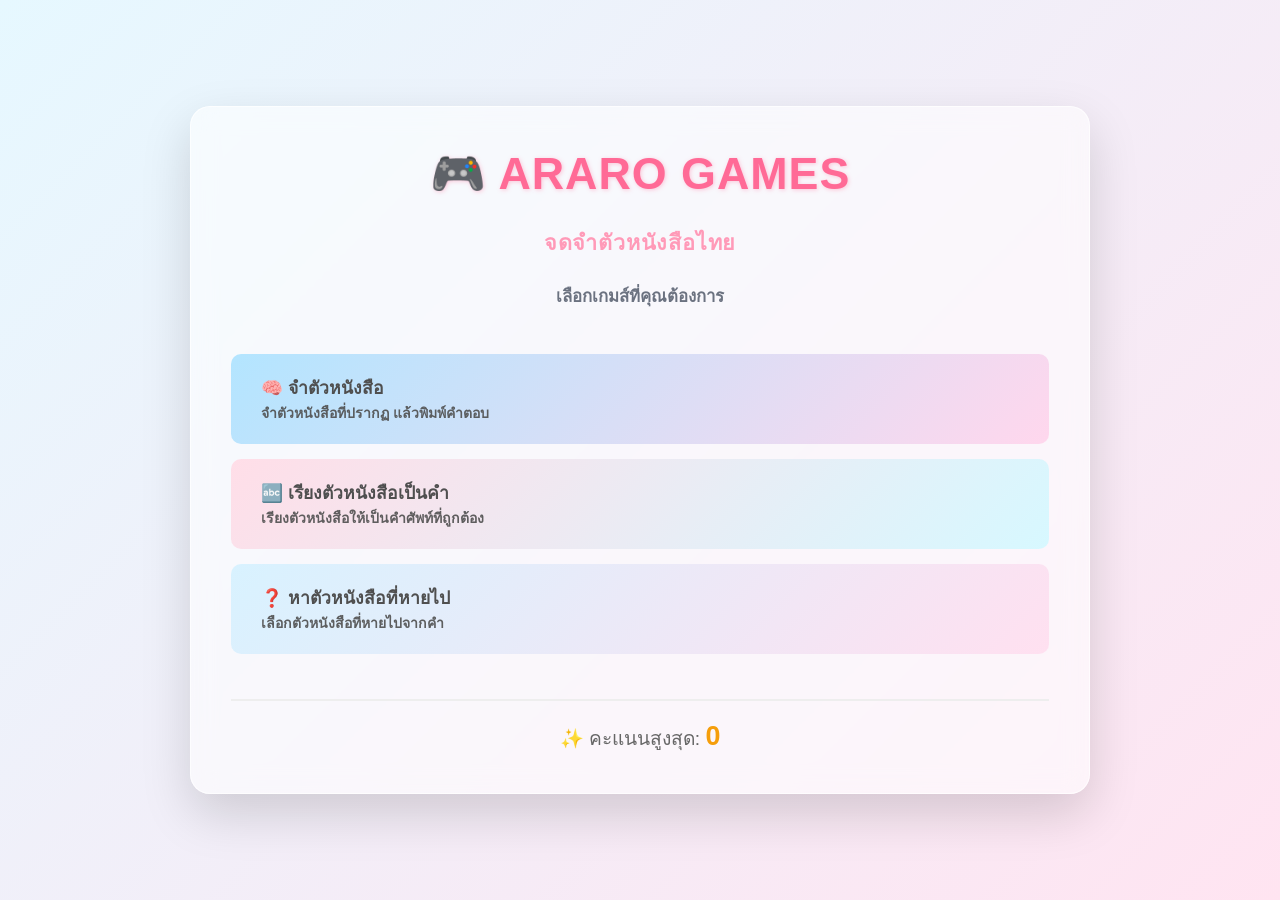
==== thai_letter_game.html @ bf59eafd "Add files via upload" ====
<!DOCTYPE html>
<html lang="th">
<head>
    <meta charset="UTF-8">
    <meta name="viewport" content="width=device-width, initial-scale=1.0">
    <title>ARARO GAME</title>
    <style>
        * {
            margin: 0;
            padding: 0;
            box-sizing: border-box;
        }

        body {
            font-family: 'Segoe UI', Tahoma, Geneva, Verdana, sans-serif;
            background: linear-gradient(135deg, #e6f8ff 0%, #ffe4f1 100%);
            min-height: 100vh;
            display: flex;
            justify-content: center;
            align-items: center;
            padding: 20px;
        }

        .container {
            background: rgba(255, 255, 255, 0.55);
            border-radius: 20px;
            box-shadow: 0 20px 50px rgba(0, 0, 0, 0.15);
            backdrop-filter: blur(12px);
            -webkit-backdrop-filter: blur(12px);
            border: 1px solid rgba(255, 255, 255, 0.7);
            padding: 40px;
            max-width: 900px;
            width: 100%;
        }

        h1 {
            text-align: center;
            color: #ff6a96;
            margin-bottom: 10px;
            font-size: 2.8em;
            font-family: 'Poppins', 'Segoe UI', Tahoma, Geneva, Verdana, sans-serif;
            font-weight: 800;
            letter-spacing: 1px;
            text-transform: uppercase;
            text-shadow: 1px 1px 4px rgba(255, 106, 150, 0.35);
        }

        .subtitle {
            text-align: center;
            color: #6b7280;
            margin-bottom: 30px;
            font-size: 1.05em;
            font-weight: 600;
        }

        .subtitle.tagline {
            color: #ff9ab8;
            font-size: 1.35em;
            font-weight: 800;
            margin-bottom: 8px;
            letter-spacing: 0.8px;
            font-family: 'Poppins', 'Segoe UI', Tahoma, Geneva, Verdana, sans-serif;
        }

        /* เมนูหลัก */
        .menu-screen {
            display: flex;
            flex-direction: column;
            gap: 15px;
        }

        .menu-button {
            padding: 20px 30px;
            font-size: 1.1em;
            border: none;
            border-radius: 10px;
            color: white;
            font-weight: bold;
            cursor: pointer;
            transition: all 0.3s ease;
            text-align: left;
        }

        .menu-button:hover {
            transform: translateX(10px);
            box-shadow: 0 10px 25px rgba(0, 0, 0, 0.2);
        }

        .btn-memory {
            background: linear-gradient(135deg, #b3e5ff, #ffd7ed);
            color: #4f4f4f;
        }

        .btn-rearrange {
            background: linear-gradient(135deg, #ffdee8, #d7f8ff);
            color: #4f4f4f;
        }

        .btn-missing {
            background: linear-gradient(135deg, #d8f2ff, #ffe0f0);
            color: #4f4f4f;
        }

        .best-score {
            text-align: center;
            margin-top: 30px;
            font-size: 1.2em;
            color: #666;
            padding-top: 20px;
            border-top: 2px solid #eee;
        }

        .best-score .score {
            color: #f59e0b;
            font-weight: bold;
            font-size: 1.4em;
        }

        /* หน้าเกมส์ */
        .game-screen {
            display: none;
        }

        .game-header {
            display: flex;
            justify-content: space-between;
            align-items: center;
            margin-bottom: 30px;
            padding-bottom: 20px;
            border-bottom: 2px solid #eee;
        }

        .game-title {
            font-size: 1.8em;
            color: #333;
        }

        .game-stats {
            display: flex;
            gap: 20px;
        }

        .stat {
            text-align: center;
        }

        .stat-label {
            font-size: 0.9em;
            color: #666;
        }

        .stat-value {
            font-size: 1.4em;
            font-weight: bold;
            color: #667eea;
        }

        .instructions {
            text-align: center;
            color: #666;
            margin: 20px 0;
            font-size: 1em;
            background: #f0f4ff;
            padding: 15px;
            border-radius: 10px;
            border-left: 4px solid #667eea;
        }

        /* เกมส์จำตัวหนังสือ */
        .letters-display {
            background: linear-gradient(135deg, #d8f0ff, #bdeaff);
            color: #1f4d7a;
            padding: 30px;
            border-radius: 15px;
            font-size: 3em;
            font-weight: bold;
            margin: 30px 0;
            text-align: center;
            letter-spacing: 15px;
            min-height: 100px;
            display: flex;
            align-items: center;
            justify-content: center;
        }

        .input-box {
            display: flex;
            gap: 10px;
            margin: 30px 0;
        }

        .input-box input {
            flex: 1;
            padding: 15px;
            font-size: 1.2em;
            border: 2px solid #ddd;
            border-radius: 10px;
            text-align: center;
            font-weight: bold;
            transition: border-color 0.3s ease;
        }

        .input-box input:focus {
            outline: none;
            border-color: #667eea;
        }

        .input-box button {
            padding: 15px 30px;
            background: #667eea;
            color: white;
            border: none;
            border-radius: 10px;
            font-weight: bold;
            cursor: pointer;
            transition: all 0.3s ease;
        }

        .input-box button:hover {
            background: #764ba2;
            transform: translateY(-2px);
        }

        /* เกมส์เรียงตัวหนังสือ */
        .rearrange-game {
            text-align: center;
        }

        .word-display {
            font-size: 2.5em;
            font-weight: bold;
            color: #333;
            margin: 20px 0;
            letter-spacing: 5px;
        }

        .letters-grid {
            display: grid;
            grid-template-columns: repeat(auto-fit, minmax(50px, 1fr));
            gap: 10px;
            margin: 30px 0;
            min-height: 80px;
        }

        .letter-btn {
            padding: 15px;
            font-size: 1.3em;
            font-weight: bold;
            background: linear-gradient(135deg, #f093fb, #f5576c);
            color: white;
            border: none;
            border-radius: 8px;
            cursor: pointer;
            transition: all 0.3s ease;
            box-shadow: 0 5px 15px rgba(0, 0, 0, 0.1);
        }

        .letter-btn:hover {
            transform: scale(1.1);
        }

        .letter-btn.used {
            opacity: 0.3;
            cursor: not-allowed;
        }

        .answer-box {
            background: #f0f4ff;
            padding: 20px;
            border-radius: 10px;
            min-height: 60px;
            margin: 20px 0;
            font-size: 1.8em;
            font-weight: bold;
            letter-spacing: 3px;
            color: #667eea;
            display: flex;
            align-items: center;
            justify-content: center;
        }

        .hint {
            background: #fff3cd;
            border: 2px solid #ffc107;
            padding: 15px;
            border-radius: 8px;
            margin: 20px 0;
            font-size: 1.1em;
            color: #856404;
        }

        /* เกมส์หาตัวหนังสือที่หายไป */
        .missing-game {
            text-align: center;
        }

        .missing-letters {
            font-size: 2em;
            font-weight: bold;
            margin: 30px 0;
            letter-spacing: 10px;
        }

        .blanks {
            display: inline-block;
            font-size: 2.5em;
            color: #667eea;
            font-weight: bold;
            letter-spacing: 8px;
        }

        .button-grid {
            display: grid;
            grid-template-columns: repeat(auto-fit, minmax(60px, 1fr));
            gap: 10px;
            margin: 30px 0;
        }

        .choice-btn {
            padding: 15px;
            font-size: 1.3em;
            font-weight: bold;
            background: linear-gradient(135deg, #4facfe, #00f2fe);
            color: white;
            border: none;
            border-radius: 8px;
            cursor: pointer;
            transition: all 0.3s ease;
            box-shadow: 0 5px 15px rgba(0, 0, 0, 0.1);
        }

        .choice-btn:hover {
            transform: scale(1.1);
        }

        .choice-btn.correct {
            background: #27ae60;
        }

        .choice-btn.wrong {
            background: #e74c3c;
        }

        /* ปุ่มควบคุม */
        .controls {
            display: flex;
            gap: 10px;
            margin-top: 30px;
            justify-content: center;
            flex-wrap: wrap;
        }

        .btn-primary {
            padding: 12px 30px;
            font-size: 1em;
            background: linear-gradient(135deg, #ffd2ec, #c8f1ff);
            color: #4f4f4f;
            border: none;
            border-radius: 8px;
            cursor: pointer;
            font-weight: bold;
            transition: all 0.3s ease;
        }

        .btn-primary:hover {
            transform: translateY(-2px);
            box-shadow: 0 10px 20px rgba(102, 126, 234, 0.3);
        }

        .btn-secondary {
            padding: 12px 30px;
            font-size: 1em;
            background: #f8f4fb;
            color: #4f4f4f;
            border: none;
            border-radius: 8px;
            cursor: pointer;
            font-weight: bold;
            transition: all 0.3s ease;
        }

        .btn-secondary:hover {
            background: #bdc3c7;
        }

        .btn-hint {
            padding: 12px 30px;
            font-size: 1em;
            background: #ffbddb;
            color: #4f4f4f;
            border: none;
            border-radius: 8px;
            cursor: pointer;
            font-weight: bold;
            transition: all 0.3s ease;
        }

        .btn-hint:hover:not(:disabled) {
            background: #e67e22;
        }

        .btn-hint:disabled {
            opacity: 0.5;
            cursor: not-allowed;
        }

        /* Modal */
        .modal {
            display: none;
            position: fixed;
            top: 0;
            left: 0;
            right: 0;
            bottom: 0;
            background: rgba(0, 0, 0, 0.5);
            justify-content: center;
            align-items: center;
            z-index: 1000;
        }

        .modal.show {
            display: flex;
        }

        .modal-content {
            background: white;
            padding: 40px;
            border-radius: 20px;
            text-align: center;
            max-width: 400px;
            box-shadow: 0 20px 60px rgba(0, 0, 0, 0.3);
            animation: slideIn 0.3s ease;
        }

        @keyframes slideIn {
            from {
                transform: translateY(-50px);
                opacity: 0;
            }
            to {
                transform: translateY(0);
                opacity: 1;
            }
        }

        .modal-title {
            font-size: 2em;
            color: #333;
            margin-bottom: 20px;
        }

        .modal-stats {
            font-size: 1.1em;
            color: #666;
            margin: 20px 0;
            line-height: 1.8;
        }

        .modal-stats strong {
            color: #667eea;
            font-size: 1.3em;
        }

        .modal-buttons {
            display: flex;
            gap: 10px;
            margin-top: 30px;
            justify-content: center;
        }

        .response-message {
            margin: 20px 0;
            padding: 15px;
            border-radius: 8px;
            font-size: 1.1em;
            font-weight: bold;
        }

        .response-message.correct {
            background: #d4edda;
            color: #155724;
            border: 2px solid #28a745;
        }

        .response-message.wrong {
            background: #f8d7da;
            color: #721c24;
            border: 2px solid #f5c6cb;
        }

        @media (max-width: 600px) {
            .container {
                padding: 20px;
            }

            h1 {
                font-size: 2em;
            }

            .letters-display {
                font-size: 2em;
                letter-spacing: 10px;
            }

            .game-header {
                flex-direction: column;
                gap: 15px;
            }

            .button-grid {
                grid-template-columns: repeat(4, 1fr);
            }
        }
    </style>
</head>
<body>
    <div class="container">
        <!-- เมนูหลัก -->
        <div id="mainMenu" class="menu-screen">
            <h1>🎮 ARARO GAMES</h1>
            <p class="subtitle tagline">จดจำตัวหนังสือไทย</p>
            <p class="subtitle">เลือกเกมส์ที่คุณต้องการ</p>
            
            <button class="menu-button btn-memory" onclick="game.startMemoryGame()">
                🧠 จำตัวหนังสือ
                <br><small style="font-size: 0.8em; opacity: 0.9;">จำตัวหนังสือที่ปรากฏ แล้วพิมพ์คำตอบ</small>
            </button>
            
            <button class="menu-button btn-rearrange" onclick="game.startRearrangeGame()">
                🔤 เรียงตัวหนังสือเป็นคำ
                <br><small style="font-size: 0.8em; opacity: 0.9;">เรียงตัวหนังสือให้เป็นคำศัพท์ที่ถูกต้อง</small>
            </button>
            
            <button class="menu-button btn-missing" onclick="game.startMissingGame()">
                ❓ หาตัวหนังสือที่หายไป
                <br><small style="font-size: 0.8em; opacity: 0.9;">เลือกตัวหนังสือที่หายไปจากคำ</small>
            </button>

            <div class="best-score">
                ✨ คะแนนสูงสุด: <span class="score" id="bestScoreDisplay">0</span>
            </div>
        </div>

        <!-- เกมส์จำตัวหนังสือ -->
        <div id="memoryScreen" class="game-screen">
            <div class="game-header">
                <div class="game-title">🧠 จำตัวหนังสือ</div>
                <div class="game-stats">
                    <div class="stat">
                        <div class="stat-label">ข้อที่</div>
                        <div class="stat-value" id="memoryRound">0/10</div>
                    </div>
                    <div class="stat">
                        <div class="stat-label">คะแนน</div>
                        <div class="stat-value" id="memoryScore">0</div>
                    </div>
                </div>
            </div>

            <div class="instructions">✏️ จำตัวหนังสือที่ปรากฏ แล้วพิมพ์คำตอบถูกต้อง</div>

            <div class="letters-display" id="lettersDisplay">เตรียมพร้อม</div>

            <div class="hint" id="hintBox" style="display: none;">
                💡 <strong id="hintText"></strong>
            </div>

            <div class="input-box">
                <input type="text" id="memoryInput" placeholder="พิมพ์ตัวหนังสือ..." autocomplete="off">
                <button onclick="game.checkMemoryAnswer()">ตรวจสอบ</button>
            </div>

            <div class="response-message" id="memoryMessage" style="display: none;"></div>

            <div class="controls">
                <button class="btn-hint" onclick="game.showHint()" id="hintBtn">💡 ได้ใจความ</button>
                <button class="btn-secondary" onclick="game.repeatMemory()">🔁 ทำซ้ำ</button>
                <button class="btn-secondary" onclick="game.skipMemory()">⏭️ ข้าม</button>
                <button class="btn-secondary" onclick="game.backToMenu()">กลับหน้าแรก</button>
            </div>
        </div>

        <!-- เกมส์เรียงตัวหนังสือ -->
        <div id="rearrangeScreen" class="game-screen rearrange-game">
            <div class="game-header">
                <div class="game-title">🔤 เรียงตัวหนังสือเป็นคำ</div>
                <div class="game-stats">
                    <div class="stat">
                        <div class="stat-label">ข้อที่</div>
                        <div class="stat-value" id="rearrangeRound">0/10</div>
                    </div>
                    <div class="stat">
                        <div class="stat-label">คะแนน</div>
                        <div class="stat-value" id="rearrangeScore">0</div>
                    </div>
                </div>
            </div>

            <div class="instructions">👆 คลิกตัวหนังสือตามลำดับเพื่อเรียงเป็นคำที่ถูกต้อง</div>

            <div class="word-display" id="wordDisplay">ตัวหนังสือ</div>

            <div class="hint" id="rearrangeHint" style="display: none;">
                💡 ความหมาย: <strong id="rearrangeHintText"></strong>
            </div>

            <div id="lettersGrid" class="letters-grid"></div>

            <div class="answer-box" id="answerBox">-</div>

            <div class="response-message" id="rearrangeMessage" style="display: none;"></div>

            <div class="controls">
                <button class="btn-primary" onclick="game.resetRearrange()">🔄 ล้าง</button>
                <button class="btn-hint" onclick="game.showRearrangeHint()" id="rearrangeHintBtn">💡 ได้ใจความ</button>
                <button class="btn-secondary" onclick="game.skipRearrange()">⏭️ ข้าม</button>
                <button class="btn-secondary" onclick="game.backToMenu()">กลับหน้าแรก</button>
            </div>
        </div>

        <!-- เกมส์หาตัวหนังสือที่หายไป -->
        <div id="missingScreen" class="game-screen missing-game">
            <div class="game-header">
                <div class="game-title">❓ หาตัวหนังสือที่หายไป</div>
                <div class="game-stats">
                    <div class="stat">
                        <div class="stat-label">ข้อที่</div>
                        <div class="stat-value" id="missingRound">0/10</div>
                    </div>
                    <div class="stat">
                        <div class="stat-label">คะแนน</div>
                        <div class="stat-value" id="missingScore">0</div>
                    </div>
                </div>
            </div>

            <div class="instructions">👆 เลือกตัวหนังสือที่หายไป</div>

            <div class="hint" id="missingHint" style="display: none;">
                💡 ความหมาย: <strong id="missingHintText"></strong>
            </div>

            <div style="margin: 40px 0;">
                <div class="missing-letters" id="missingLetters"></div>
            </div>

            <div class="button-grid" id="missingChoices"></div>

            <div class="response-message" id="missingMessage" style="display: none;"></div>

            <div class="controls">
                <button class="btn-hint" onclick="game.showMissingHint()" id="missingHintBtn">💡 ได้ใจความ</button>
                <button class="btn-secondary" onclick="game.skipMissing()">⏭️ ข้าม</button>
                <button class="btn-secondary" onclick="game.backToMenu()">กลับหน้าแรก</button>
            </div>
        </div>
    </div>

    <!-- Modal -->
    <div id="modal" class="modal">
        <div class="modal-content">
            <div class="modal-title" id="modalTitle">🎉</div>
            <div class="modal-stats" id="modalStats"></div>
            <div class="modal-buttons">
                <button class="btn-primary" onclick="game.backToMenu()">กลับหน้าแรก</button>
            </div>
        </div>
    </div>

    <script>
        const thaiLetters = [
            { letter: 'ก', hint: 'ไก่' },
            { letter: 'ข', hint: 'ไข่' },
            { letter: 'ค', hint: 'ควาย' },
            { letter: 'ง', hint: 'งู' },
            { letter: 'จ', hint: 'จาน' },
            { letter: 'ฉ', hint: 'ฉิ่ง' },
            { letter: 'ช', hint: 'ชาง' },
            { letter: 'ซ', hint: 'โซ่' },
            { letter: 'ย', hint: 'ยักษ์' },
            { letter: 'ด', hint: 'เด็ก' },
            { letter: 'ต', hint: 'เตา' },
            { letter: 'ถ', hint: 'ถุง' },
            { letter: 'ท', hint: 'ทหาร' },
            { letter: 'ธ', hint: 'ธง' },
            { letter: 'น', hint: 'หนู' },
            { letter: 'บ', hint: 'แบะ' },
            { letter: 'ป', hint: 'ปลา' },
            { letter: 'ผ', hint: 'ผึ้ง' },
            { letter: 'พ', hint: 'พาน' },
            { letter: 'ฟ', hint: 'ฟัน' },
            { letter: 'ม', hint: 'ม้า' },
            { letter: 'ย', hint: 'ยม' },
            { letter: 'ร', hint: 'เรือ' },
            { letter: 'ล', hint: 'ลิง' },
            { letter: 'ว', hint: 'แหวน' },
            { letter: 'ส', hint: 'เสือ' },
            { letter: 'ห', hint: 'หีบ' },
            { letter: 'อ', hint: 'อ่าง' },
        ];

        const thaiWords = [
            { word: 'สนุก', meaning: 'ความสุข' },
            { word: 'เรียน', meaning: 'ศึกษา' },
            { word: 'หนังสือ', meaning: 'เอกสาร' },
            { word: 'ไทย', meaning: 'ประเทศ' },
            { word: 'สวย', meaning: 'งาม' },
            { word: 'ขมัก', meaning: 'เสียบ' },
            { word: 'บ้าน', meaning: 'อาศัย' },
            { word: 'ครอบครัว', meaning: 'ระบบเกาะกลุ่ม' },
            { word: 'ความสุข', meaning: 'ความเกิดสุข' },
            { word: 'ปลา', meaning: 'สัตว์น้ำ' },
        ];

        const game = {
            bestScore: localStorage.getItem('bestScore') ? parseInt(localStorage.getItem('bestScore')) : 0,
            currentScore: 0,
            gameMode: null,
            currentQuestion: 0,
            totalQuestions: 10,
            hintsUsed: 0,

            // จำตัวหนังสือ
            memoryLetters: [],
            memoryAnswer: '',
            memoryHint: null,

            // เรียงตัวหนังสือ
            currentWord: {},
            currentLetters: [],
            selectedLetters: [],
            rearrangeHint: null,

            // หาตัวหนังสือที่หายไป
            missingWord: {},
            missingLetter: '',
            missingChoices: [],

            showScreen(screenId) {
                document.querySelectorAll('.menu-screen, .game-screen').forEach(el => el.style.display = 'none');
                document.getElementById(screenId).style.display = screenId === 'mainMenu' ? 'flex' : 'block';
            },

            backToMenu() {
                this.currentScore = 0;
                this.currentQuestion = 0;
                this.hintsUsed = 0;
                this.showScreen('mainMenu');
                this.updateBestScore();
                document.getElementById('modal').classList.remove('show');
            },

            updateBestScore() {
                document.getElementById('bestScoreDisplay').textContent = this.bestScore;
            },

            clearMessages() {
                document.querySelectorAll('.response-message').forEach(el => el.style.display = 'none');
            },

            // ===== เกมส์จำตัวหนังสือ =====
            startMemoryGame() {
                this.gameMode = 'memory';
                this.currentScore = 0;
                this.currentQuestion = 0;
                this.hintsUsed = 0;
                this.showScreen('memoryScreen');
                this.nextMemoryQuestion();
            },

            nextMemoryQuestion() {
                this.clearMessages();
                document.getElementById('memoryInput').value = '';
                document.getElementById('hintBox').style.display = 'none';
                document.getElementById('hintBtn').disabled = false;

                if (this.currentQuestion >= this.totalQuestions) {
                    this.gameOverMemory();
                    return;
                }

                this.currentQuestion++;
                document.getElementById('memoryRound').textContent = `${this.currentQuestion}/${this.totalQuestions}`;
                
                // สุ่มตัวหนังสือ 3-5 ตัว
                const count = Math.floor(Math.random() * 3) + 3;
                this.memoryLetters = [];
                for (let i = 0; i < count; i++) {
                    const randomLetter = thaiLetters[Math.floor(Math.random() * thaiLetters.length)];
                    this.memoryLetters.push(randomLetter);
                }
                this.memoryAnswer = this.memoryLetters.map(l => l.letter).join('');
                this.memoryHint = this.memoryLetters.map(l => l.hint).join(', ');

                this.showLettersAnimated();
            },

            async showLettersAnimated() {
                const display = document.getElementById('lettersDisplay');
                display.textContent = '';
                
                for (let letterObj of this.memoryLetters) {
                    await new Promise(resolve => setTimeout(resolve, 300));
                    display.textContent += letterObj.letter;
                }

                await new Promise(resolve => setTimeout(resolve, 2000));
                display.textContent = '?';
                document.getElementById('memoryInput').focus();
            },

            checkMemoryAnswer() {
                const input = document.getElementById('memoryInput').value.trim();
                const messageBox = document.getElementById('memoryMessage');

                if (!input) {
                    messageBox.textContent = '⚠️ กรุณากรอกตัวหนังสือ';
                    messageBox.className = 'response-message wrong';
                    messageBox.style.display = 'block';
                    return;
                }

                if (input === this.memoryAnswer) {
                    this.currentScore += 10;
                    messageBox.textContent = '✓ ถูกต้อง!';
                    messageBox.className = 'response-message correct';
                    document.getElementById('memoryScore').textContent = this.currentScore;
                    messageBox.style.display = 'block';
                    
                    setTimeout(() => this.nextMemoryQuestion(), 1500);
                } else {
                    messageBox.textContent = `✗ ผิด! คำตอบคือ: ${this.memoryAnswer}`;
                    messageBox.className = 'response-message wrong';
                    messageBox.style.display = 'block';
                    
                    setTimeout(() => this.nextMemoryQuestion(), 2000);
                }
            },

            showHint() {
                document.getElementById('hintText').textContent = this.memoryHint;
                document.getElementById('hintBox').style.display = 'block';
                document.getElementById('hintBtn').disabled = true;
            },

            repeatMemory() {
                if (this.gameMode !== 'memory') return;
                this.clearMessages();
                document.getElementById('memoryInput').value = '';
                document.getElementById('hintBox').style.display = 'none';
                this.showLettersAnimated();
            },

            skipMemory() {
                this.nextMemoryQuestion();
            },

            gameOverMemory() {
                if (this.currentScore > this.bestScore) {
                    this.bestScore = this.currentScore;
                    localStorage.setItem('bestScore', this.bestScore);
                }
                const stats = `<strong>คะแนน:</strong> ${this.currentScore}<br><strong>สูงสุด:</strong> ${this.bestScore}`;
                this.showGameOver('🎮 เกมส์จบ!', stats);
            },

            // ===== เกมส์เรียงตัวหนังสือ =====
            startRearrangeGame() {
                this.gameMode = 'rearrange';
                this.currentScore = 0;
                this.currentQuestion = 0;
                this.hintsUsed = 0;
                this.showScreen('rearrangeScreen');
                this.nextRearrangeQuestion();
            },

            nextRearrangeQuestion() {
                this.clearMessages();
                document.getElementById('rearrangeHint').style.display = 'none';
                document.getElementById('rearrangeHintBtn').disabled = false;

                if (this.currentQuestion >= this.totalQuestions) {
                    this.gameOverRearrange();
                    return;
                }

                this.currentQuestion++;
                document.getElementById('rearrangeRound').textContent = `${this.currentQuestion}/${this.totalQuestions}`;
                
                this.currentWord = thaiWords[Math.floor(Math.random() * thaiWords.length)];
                this.currentLetters = this.currentWord.word.split('').sort(() => Math.random() - 0.5);
                this.selectedLetters = [];

                document.getElementById('wordDisplay').textContent = '?'.repeat(this.currentWord.word.length);
                document.getElementById('answerBox').textContent = '-';
                this.renderRearrangeLetters();
            },

            renderRearrangeLetters() {
                const grid = document.getElementById('lettersGrid');
                grid.innerHTML = '';

                this.currentLetters.forEach((letter, index) => {
                    const btn = document.createElement('button');
                    btn.className = 'letter-btn';
                    btn.textContent = letter;
                    btn.onclick = () => this.selectRearrangeLetter(index, letter, btn);
                    grid.appendChild(btn);
                });
            },

            selectRearrangeLetter(index, letter, btn) {
                this.selectedLetters.push(letter);
                btn.classList.add('used');

                const answer = this.selectedLetters.join('');
                document.getElementById('answerBox').textContent = answer;

                if (answer === this.currentWord.word) {
                    this.currentScore += 10;
                    const messageBox = document.getElementById('rearrangeMessage');
                    messageBox.textContent = '✓ ถูกต้อง!';
                    messageBox.className = 'response-message correct';
                    messageBox.style.display = 'block';
                    document.getElementById('rearrangeScore').textContent = this.currentScore;

                    document.querySelectorAll('.letter-btn').forEach(b => b.disabled = true);
                    setTimeout(() => this.nextRearrangeQuestion(), 1500);
                }
            },

            resetRearrange() {
                this.selectedLetters = [];
                document.getElementById('answerBox').textContent = '-';
                this.renderRearrangeLetters();
            },

            showRearrangeHint() {
                document.getElementById('rearrangeHintText').textContent = this.currentWord.meaning;
                document.getElementById('rearrangeHint').style.display = 'block';
                document.getElementById('rearrangeHintBtn').disabled = true;
            },

            skipRearrange() {
                const messageBox = document.getElementById('rearrangeMessage');
                messageBox.textContent = `✗ ข้าม! คำตอบคือ: ${this.currentWord.word}`;
                messageBox.className = 'response-message wrong';
                messageBox.style.display = 'block';
                
                setTimeout(() => this.nextRearrangeQuestion(), 1500);
            },

            gameOverRearrange() {
                if (this.currentScore > this.bestScore) {
                    this.bestScore = this.currentScore;
                    localStorage.setItem('bestScore', this.bestScore);
                }
                const stats = `<strong>คะแนน:</strong> ${this.currentScore}<br><strong>สูงสุด:</strong> ${this.bestScore}`;
                this.showGameOver('🎮 เกมส์จบ!', stats);
            },

            // ===== เกมส์หาตัวหนังสือที่หายไป =====
            startMissingGame() {
                this.gameMode = 'missing';
                this.currentScore = 0;
                this.currentQuestion = 0;
                this.hintsUsed = 0;
                this.showScreen('missingScreen');
                this.nextMissingQuestion();
            },

            nextMissingQuestion() {
                this.clearMessages();
                document.getElementById('missingHint').style.display = 'none';
                document.getElementById('missingHintBtn').disabled = false;

                if (this.currentQuestion >= this.totalQuestions) {
                    this.gameOverMissing();
                    return;
                }

                this.currentQuestion++;
                document.getElementById('missingRound').textContent = `${this.currentQuestion}/${this.totalQuestions}`;
                
                this.missingWord = thaiWords[Math.floor(Math.random() * thaiWords.length)];
                const wordLetters = this.missingWord.word.split('');
                const randomIndex = Math.floor(Math.random() * wordLetters.length);
                this.missingLetter = wordLetters[randomIndex];

                // สร้างคำที่มีการเว้นตำแหน่ง
                const displayLetters = wordLetters.map((l, i) => i === randomIndex ? '_' : l);
                document.getElementById('missingLetters').innerHTML = displayLetters.map(l => 
                    `<span class="blanks">${l}</span>`
                ).join('');

                // สร้างตัวเลือก
                const choices = [this.missingLetter];
                const allLetters = [...new Set(thaiWords.flatMap(w => w.word.split('')))];
                while (choices.length < 4) {
                    const randomLetter = allLetters[Math.floor(Math.random() * allLetters.length)];
                    if (!choices.includes(randomLetter)) {
                        choices.push(randomLetter);
                    }
                }
                
                choices.sort(() => Math.random() - 0.5);
                this.missingChoices = choices;
                this.renderMissingChoices();
            },

            renderMissingChoices() {
                const container = document.getElementById('missingChoices');
                container.innerHTML = '';

                this.missingChoices.forEach(letter => {
                    const btn = document.createElement('button');
                    btn.className = 'choice-btn';
                    btn.textContent = letter;
                    btn.onclick = () => this.checkMissingLetter(letter, btn);
                    container.appendChild(btn);
                });
            },

            checkMissingLetter(letter, btn) {
                const buttons = document.querySelectorAll('.choice-btn');
                buttons.forEach(b => b.disabled = true);

                const messageBox = document.getElementById('missingMessage');

                if (letter === this.missingLetter) {
                    btn.classList.add('correct');
                    this.currentScore += 10;
                    messageBox.textContent = '✓ ถูกต้อง!';
                    messageBox.className = 'response-message correct';
                    document.getElementById('missingScore').textContent = this.currentScore;
                } else {
                    btn.classList.add('wrong');
                    buttons.forEach(b => {
                        if (b.textContent === this.missingLetter) {
                            b.classList.add('correct');
                        }
                    });
                    messageBox.textContent = `✗ ผิด! ตัวหนังสือที่ถูก: ${this.missingLetter}`;
                    messageBox.className = 'response-message wrong';
                }
                messageBox.style.display = 'block';

                setTimeout(() => this.nextMissingQuestion(), 1500);
            },

            showMissingHint() {
                document.getElementById('missingHintText').textContent = this.missingWord.meaning;
                document.getElementById('missingHint').style.display = 'block';
                document.getElementById('missingHintBtn').disabled = true;
            },

            skipMissing() {
                this.nextMissingQuestion();
            },

            gameOverMissing() {
                if (this.currentScore > this.bestScore) {
                    this.bestScore = this.currentScore;
                    localStorage.setItem('bestScore', this.bestScore);
                }
                const stats = `<strong>คะแนน:</strong> ${this.currentScore}<br><strong>สูงสุด:</strong> ${this.bestScore}`;
                this.showGameOver('🎮 เกมส์จบ!', stats);
            },

            showGameOver(title, stats) {
                document.getElementById('modalTitle').textContent = title;
                document.getElementById('modalStats').innerHTML = stats;
                document.getElementById('modal').classList.add('show');
            }
        };

        window.onload = () => {
            game.updateBestScore();
            game.backToMenu();
        };
    </script>
</body>
</html>
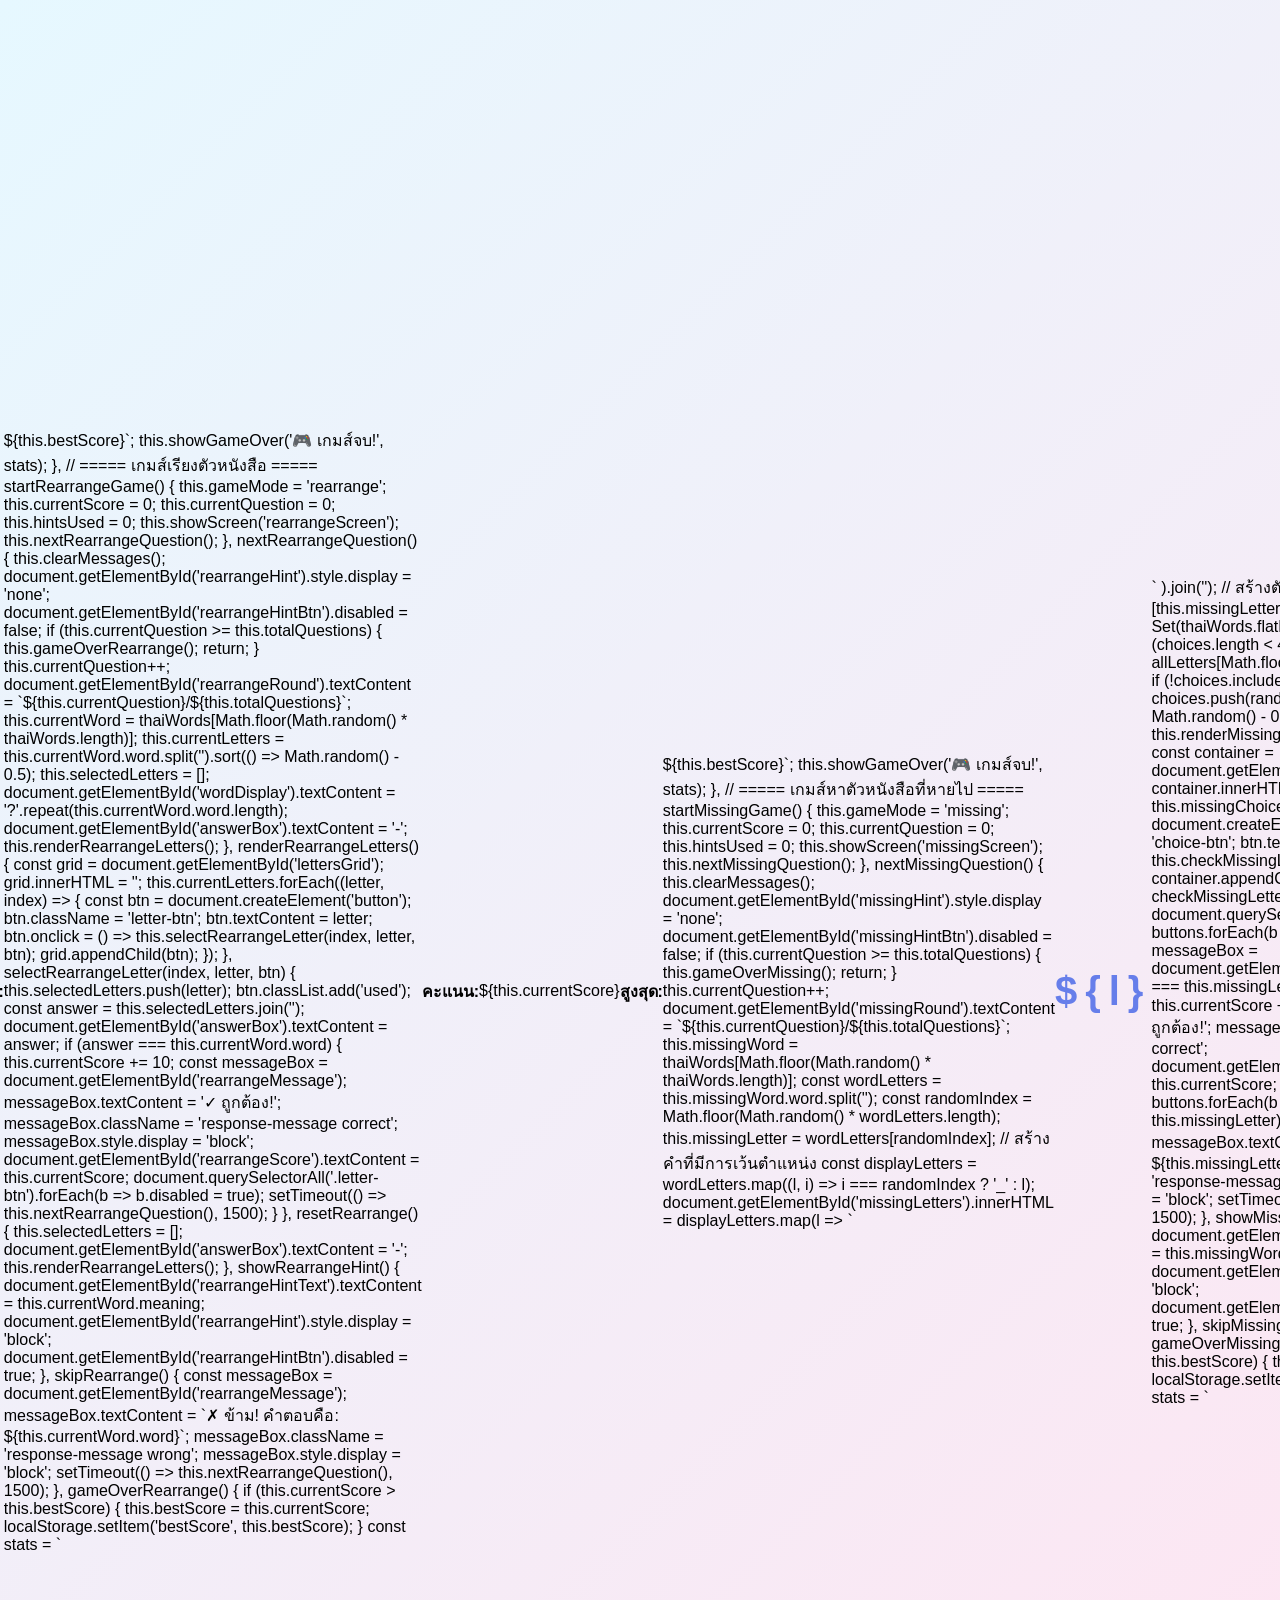
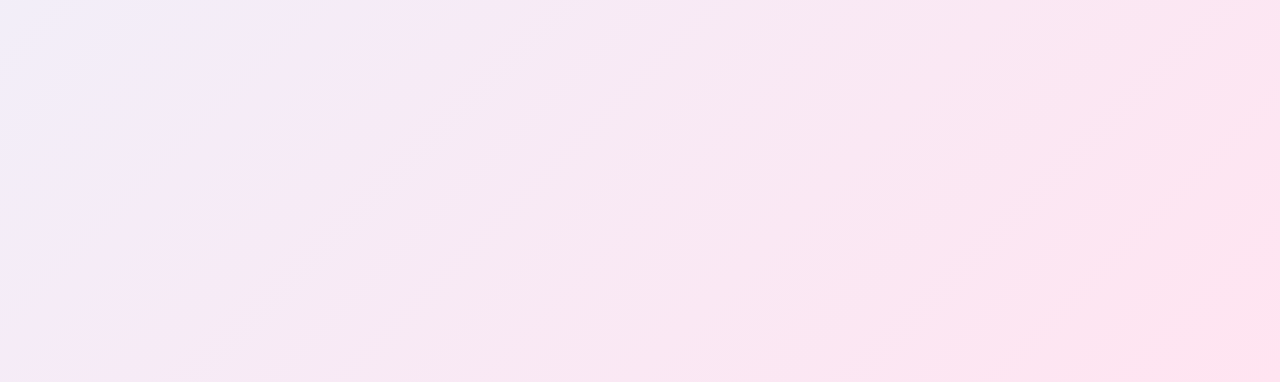
==== commit 85061b2b: "Add files via upload" ====
--- a/thai_letter_game.html
+++ b/thai_letter_game.html
@@ -4,514 +4,7 @@
     <meta charset="UTF-8">
     <meta name="viewport" content="width=device-width, initial-scale=1.0">
     <title>ARARO GAME</title>
-    <style>
-        * {
-            margin: 0;
-            padding: 0;
-            box-sizing: border-box;
-        }
-
-        body {
-            font-family: 'Segoe UI', Tahoma, Geneva, Verdana, sans-serif;
-            background: linear-gradient(135deg, #e6f8ff 0%, #ffe4f1 100%);
-            min-height: 100vh;
-            display: flex;
-            justify-content: center;
-            align-items: center;
-            padding: 20px;
-        }
-
-        .container {
-            background: rgba(255, 255, 255, 0.55);
-            border-radius: 20px;
-            box-shadow: 0 20px 50px rgba(0, 0, 0, 0.15);
-            backdrop-filter: blur(12px);
-            -webkit-backdrop-filter: blur(12px);
-            border: 1px solid rgba(255, 255, 255, 0.7);
-            padding: 40px;
-            max-width: 900px;
-            width: 100%;
-        }
-
-        h1 {
-            text-align: center;
-            color: #ff6a96;
-            margin-bottom: 10px;
-            font-size: 2.8em;
-            font-family: 'Poppins', 'Segoe UI', Tahoma, Geneva, Verdana, sans-serif;
-            font-weight: 800;
-            letter-spacing: 1px;
-            text-transform: uppercase;
-            text-shadow: 1px 1px 4px rgba(255, 106, 150, 0.35);
-        }
-
-        .subtitle {
-            text-align: center;
-            color: #6b7280;
-            margin-bottom: 30px;
-            font-size: 1.05em;
-            font-weight: 600;
-        }
-
-        .subtitle.tagline {
-            color: #ff9ab8;
-            font-size: 1.35em;
-            font-weight: 800;
-            margin-bottom: 8px;
-            letter-spacing: 0.8px;
-            font-family: 'Poppins', 'Segoe UI', Tahoma, Geneva, Verdana, sans-serif;
-        }
-
-        /* เมนูหลัก */
-        .menu-screen {
-            display: flex;
-            flex-direction: column;
-            gap: 15px;
-        }
-
-        .menu-button {
-            padding: 20px 30px;
-            font-size: 1.1em;
-            border: none;
-            border-radius: 10px;
-            color: white;
-            font-weight: bold;
-            cursor: pointer;
-            transition: all 0.3s ease;
-            text-align: left;
-        }
-
-        .menu-button:hover {
-            transform: translateX(10px);
-            box-shadow: 0 10px 25px rgba(0, 0, 0, 0.2);
-        }
-
-        .btn-memory {
-            background: linear-gradient(135deg, #b3e5ff, #ffd7ed);
-            color: #4f4f4f;
-        }
-
-        .btn-rearrange {
-            background: linear-gradient(135deg, #ffdee8, #d7f8ff);
-            color: #4f4f4f;
-        }
-
-        .btn-missing {
-            background: linear-gradient(135deg, #d8f2ff, #ffe0f0);
-            color: #4f4f4f;
-        }
-
-        .best-score {
-            text-align: center;
-            margin-top: 30px;
-            font-size: 1.2em;
-            color: #666;
-            padding-top: 20px;
-            border-top: 2px solid #eee;
-        }
-
-        .best-score .score {
-            color: #f59e0b;
-            font-weight: bold;
-            font-size: 1.4em;
-        }
-
-        /* หน้าเกมส์ */
-        .game-screen {
-            display: none;
-        }
-
-        .game-header {
-            display: flex;
-            justify-content: space-between;
-            align-items: center;
-            margin-bottom: 30px;
-            padding-bottom: 20px;
-            border-bottom: 2px solid #eee;
-        }
-
-        .game-title {
-            font-size: 1.8em;
-            color: #333;
-        }
-
-        .game-stats {
-            display: flex;
-            gap: 20px;
-        }
-
-        .stat {
-            text-align: center;
-        }
-
-        .stat-label {
-            font-size: 0.9em;
-            color: #666;
-        }
-
-        .stat-value {
-            font-size: 1.4em;
-            font-weight: bold;
-            color: #667eea;
-        }
-
-        .instructions {
-            text-align: center;
-            color: #666;
-            margin: 20px 0;
-            font-size: 1em;
-            background: #f0f4ff;
-            padding: 15px;
-            border-radius: 10px;
-            border-left: 4px solid #667eea;
-        }
-
-        /* เกมส์จำตัวหนังสือ */
-        .letters-display {
-            background: linear-gradient(135deg, #d8f0ff, #bdeaff);
-            color: #1f4d7a;
-            padding: 30px;
-            border-radius: 15px;
-            font-size: 3em;
-            font-weight: bold;
-            margin: 30px 0;
-            text-align: center;
-            letter-spacing: 15px;
-            min-height: 100px;
-            display: flex;
-            align-items: center;
-            justify-content: center;
-        }
-
-        .input-box {
-            display: flex;
-            gap: 10px;
-            margin: 30px 0;
-        }
-
-        .input-box input {
-            flex: 1;
-            padding: 15px;
-            font-size: 1.2em;
-            border: 2px solid #ddd;
-            border-radius: 10px;
-            text-align: center;
-            font-weight: bold;
-            transition: border-color 0.3s ease;
-        }
-
-        .input-box input:focus {
-            outline: none;
-            border-color: #667eea;
-        }
-
-        .input-box button {
-            padding: 15px 30px;
-            background: #667eea;
-            color: white;
-            border: none;
-            border-radius: 10px;
-            font-weight: bold;
-            cursor: pointer;
-            transition: all 0.3s ease;
-        }
-
-        .input-box button:hover {
-            background: #764ba2;
-            transform: translateY(-2px);
-        }
-
-        /* เกมส์เรียงตัวหนังสือ */
-        .rearrange-game {
-            text-align: center;
-        }
-
-        .word-display {
-            font-size: 2.5em;
-            font-weight: bold;
-            color: #333;
-            margin: 20px 0;
-            letter-spacing: 5px;
-        }
-
-        .letters-grid {
-            display: grid;
-            grid-template-columns: repeat(auto-fit, minmax(50px, 1fr));
-            gap: 10px;
-            margin: 30px 0;
-            min-height: 80px;
-        }
-
-        .letter-btn {
-            padding: 15px;
-            font-size: 1.3em;
-            font-weight: bold;
-            background: linear-gradient(135deg, #f093fb, #f5576c);
-            color: white;
-            border: none;
-            border-radius: 8px;
-            cursor: pointer;
-            transition: all 0.3s ease;
-            box-shadow: 0 5px 15px rgba(0, 0, 0, 0.1);
-        }
-
-        .letter-btn:hover {
-            transform: scale(1.1);
-        }
-
-        .letter-btn.used {
-            opacity: 0.3;
-            cursor: not-allowed;
-        }
-
-        .answer-box {
-            background: #f0f4ff;
-            padding: 20px;
-            border-radius: 10px;
-            min-height: 60px;
-            margin: 20px 0;
-            font-size: 1.8em;
-            font-weight: bold;
-            letter-spacing: 3px;
-            color: #667eea;
-            display: flex;
-            align-items: center;
-            justify-content: center;
-        }
-
-        .hint {
-            background: #fff3cd;
-            border: 2px solid #ffc107;
-            padding: 15px;
-            border-radius: 8px;
-            margin: 20px 0;
-            font-size: 1.1em;
-            color: #856404;
-        }
-
-        /* เกมส์หาตัวหนังสือที่หายไป */
-        .missing-game {
-            text-align: center;
-        }
-
-        .missing-letters {
-            font-size: 2em;
-            font-weight: bold;
-            margin: 30px 0;
-            letter-spacing: 10px;
-        }
-
-        .blanks {
-            display: inline-block;
-            font-size: 2.5em;
-            color: #667eea;
-            font-weight: bold;
-            letter-spacing: 8px;
-        }
-
-        .button-grid {
-            display: grid;
-            grid-template-columns: repeat(auto-fit, minmax(60px, 1fr));
-            gap: 10px;
-            margin: 30px 0;
-        }
-
-        .choice-btn {
-            padding: 15px;
-            font-size: 1.3em;
-            font-weight: bold;
-            background: linear-gradient(135deg, #4facfe, #00f2fe);
-            color: white;
-            border: none;
-            border-radius: 8px;
-            cursor: pointer;
-            transition: all 0.3s ease;
-            box-shadow: 0 5px 15px rgba(0, 0, 0, 0.1);
-        }
-
-        .choice-btn:hover {
-            transform: scale(1.1);
-        }
-
-        .choice-btn.correct {
-            background: #27ae60;
-        }
-
-        .choice-btn.wrong {
-            background: #e74c3c;
-        }
-
-        /* ปุ่มควบคุม */
-        .controls {
-            display: flex;
-            gap: 10px;
-            margin-top: 30px;
-            justify-content: center;
-            flex-wrap: wrap;
-        }
-
-        .btn-primary {
-            padding: 12px 30px;
-            font-size: 1em;
-            background: linear-gradient(135deg, #ffd2ec, #c8f1ff);
-            color: #4f4f4f;
-            border: none;
-            border-radius: 8px;
-            cursor: pointer;
-            font-weight: bold;
-            transition: all 0.3s ease;
-        }
-
-        .btn-primary:hover {
-            transform: translateY(-2px);
-            box-shadow: 0 10px 20px rgba(102, 126, 234, 0.3);
-        }
-
-        .btn-secondary {
-            padding: 12px 30px;
-            font-size: 1em;
-            background: #f8f4fb;
-            color: #4f4f4f;
-            border: none;
-            border-radius: 8px;
-            cursor: pointer;
-            font-weight: bold;
-            transition: all 0.3s ease;
-        }
-
-        .btn-secondary:hover {
-            background: #bdc3c7;
-        }
-
-        .btn-hint {
-            padding: 12px 30px;
-            font-size: 1em;
-            background: #ffbddb;
-            color: #4f4f4f;
-            border: none;
-            border-radius: 8px;
-            cursor: pointer;
-            font-weight: bold;
-            transition: all 0.3s ease;
-        }
-
-        .btn-hint:hover:not(:disabled) {
-            background: #e67e22;
-        }
-
-        .btn-hint:disabled {
-            opacity: 0.5;
-            cursor: not-allowed;
-        }
-
-        /* Modal */
-        .modal {
-            display: none;
-            position: fixed;
-            top: 0;
-            left: 0;
-            right: 0;
-            bottom: 0;
-            background: rgba(0, 0, 0, 0.5);
-            justify-content: center;
-            align-items: center;
-            z-index: 1000;
-        }
-
-        .modal.show {
-            display: flex;
-        }
-
-        .modal-content {
-            background: white;
-            padding: 40px;
-            border-radius: 20px;
-            text-align: center;
-            max-width: 400px;
-            box-shadow: 0 20px 60px rgba(0, 0, 0, 0.3);
-            animation: slideIn 0.3s ease;
-        }
-
-        @keyframes slideIn {
-            from {
-                transform: translateY(-50px);
-                opacity: 0;
-            }
-            to {
-                transform: translateY(0);
-                opacity: 1;
-            }
-        }
-
-        .modal-title {
-            font-size: 2em;
-            color: #333;
-            margin-bottom: 20px;
-        }
-
-        .modal-stats {
-            font-size: 1.1em;
-            color: #666;
-            margin: 20px 0;
-            line-height: 1.8;
-        }
-
-        .modal-stats strong {
-            color: #667eea;
-            font-size: 1.3em;
-        }
-
-        .modal-buttons {
-            display: flex;
-            gap: 10px;
-            margin-top: 30px;
-            justify-content: center;
-        }
-
-        .response-message {
-            margin: 20px 0;
-            padding: 15px;
-            border-radius: 8px;
-            font-size: 1.1em;
-            font-weight: bold;
-        }
-
-        .response-message.correct {
-            background: #d4edda;
-            color: #155724;
-            border: 2px solid #28a745;
-        }
-
-        .response-message.wrong {
-            background: #f8d7da;
-            color: #721c24;
-            border: 2px solid #f5c6cb;
-        }
-
-        @media (max-width: 600px) {
-            .container {
-                padding: 20px;
-            }
-
-            h1 {
-                font-size: 2em;
-            }
-
-            .letters-display {
-                font-size: 2em;
-                letter-spacing: 10px;
-            }
-
-            .game-header {
-                flex-direction: column;
-                gap: 15px;
-            }
-
-            .button-grid {
-                grid-template-columns: repeat(4, 1fr);
-            }
-        }
-    </style>
+    <link rel="stylesheet" href="styles.css">
 </head>
 <body>
     <div class="container">
@@ -667,8 +160,9 @@
         </div>
     </div>
 
-    <script>
-        const thaiLetters = [
+    <script src="script.js"></script>
+</body>
+</html>
             { letter: 'ก', hint: 'ไก่' },
             { letter: 'ข', hint: 'ไข่' },
             { letter: 'ค', hint: 'ควาย' },
@@ -1074,10 +568,6 @@
             }
         };
 
-        window.onload = () => {
-            game.updateBestScore();
-            game.backToMenu();
-        };
-    </script>
+    <script src="script.js"></script>
 </body>
 </html>
--- a/styles.css
+++ b/styles.css
@@ -0,0 +1,506 @@
+* {
+    margin: 0;
+    padding: 0;
+    box-sizing: border-box;
+}
+
+body {
+    font-family: 'Segoe UI', Tahoma, Geneva, Verdana, sans-serif;
+    background: linear-gradient(135deg, #e6f8ff 0%, #ffe4f1 100%);
+    min-height: 100vh;
+    display: flex;
+    justify-content: center;
+    align-items: center;
+    padding: 20px;
+}
+
+.container {
+    background: rgba(255, 255, 255, 0.55);
+    border-radius: 20px;
+    box-shadow: 0 20px 50px rgba(0, 0, 0, 0.15);
+    backdrop-filter: blur(12px);
+    -webkit-backdrop-filter: blur(12px);
+    border: 1px solid rgba(255, 255, 255, 0.7);
+    padding: 40px;
+    max-width: 900px;
+    width: 100%;
+}
+
+h1 {
+    text-align: center;
+    color: #ff6a96;
+    margin-bottom: 10px;
+    font-size: 2.8em;
+    font-family: 'Poppins', 'Segoe UI', Tahoma, Geneva, Verdana, sans-serif;
+    font-weight: 800;
+    letter-spacing: 1px;
+    text-transform: uppercase;
+    text-shadow: 1px 1px 4px rgba(255, 106, 150, 0.35);
+}
+
+.subtitle {
+    text-align: center;
+    color: #6b7280;
+    margin-bottom: 30px;
+    font-size: 1.05em;
+    font-weight: 600;
+}
+
+.subtitle.tagline {
+    color: #ff9ab8;
+    font-size: 1.35em;
+    font-weight: 800;
+    margin-bottom: 8px;
+    letter-spacing: 0.8px;
+    font-family: 'Poppins', 'Segoe UI', Tahoma, Geneva, Verdana, sans-serif;
+}
+
+/* เมนูหลัก */
+.menu-screen {
+    display: flex;
+    flex-direction: column;
+    gap: 15px;
+}
+
+.menu-button {
+    padding: 20px 30px;
+    font-size: 1.1em;
+    border: none;
+    border-radius: 10px;
+    color: white;
+    font-weight: bold;
+    cursor: pointer;
+    transition: all 0.3s ease;
+    text-align: left;
+}
+
+.menu-button:hover {
+    transform: translateX(10px);
+    box-shadow: 0 10px 25px rgba(0, 0, 0, 0.2);
+}
+
+.btn-memory {
+    background: linear-gradient(135deg, #b3e5ff, #ffd7ed);
+    color: #4f4f4f;
+}
+
+.btn-rearrange {
+    background: linear-gradient(135deg, #ffdee8, #d7f8ff);
+    color: #4f4f4f;
+}
+
+.btn-missing {
+    background: linear-gradient(135deg, #d8f2ff, #ffe0f0);
+    color: #4f4f4f;
+}
+
+.best-score {
+    text-align: center;
+    margin-top: 30px;
+    font-size: 1.2em;
+    color: #666;
+    padding-top: 20px;
+    border-top: 2px solid #eee;
+}
+
+.best-score .score {
+    color: #f59e0b;
+    font-weight: bold;
+    font-size: 1.4em;
+}
+
+/* หน้าเกมส์ */
+.game-screen {
+    display: none;
+}
+
+.game-header {
+    display: flex;
+    justify-content: space-between;
+    align-items: center;
+    margin-bottom: 30px;
+    padding-bottom: 20px;
+    border-bottom: 2px solid #eee;
+}
+
+.game-title {
+    font-size: 1.8em;
+    color: #333;
+}
+
+.game-stats {
+    display: flex;
+    gap: 20px;
+}
+
+.stat {
+    text-align: center;
+}
+
+.stat-label {
+    font-size: 0.9em;
+    color: #666;
+}
+
+.stat-value {
+    font-size: 1.4em;
+    font-weight: bold;
+    color: #667eea;
+}
+
+.instructions {
+    text-align: center;
+    color: #666;
+    margin: 20px 0;
+    font-size: 1em;
+    background: #f0f4ff;
+    padding: 15px;
+    border-radius: 10px;
+    border-left: 4px solid #667eea;
+}
+
+/* เกมส์จำตัวหนังสือ */
+.letters-display {
+    background: linear-gradient(135deg, #d8f0ff, #bdeaff);
+    color: #1f4d7a;
+    padding: 30px;
+    border-radius: 15px;
+    font-size: 3em;
+    font-weight: bold;
+    margin: 30px 0;
+    text-align: center;
+    letter-spacing: 15px;
+    min-height: 100px;
+    display: flex;
+    align-items: center;
+    justify-content: center;
+}
+
+.input-box {
+    display: flex;
+    gap: 10px;
+    margin: 30px 0;
+}
+
+.input-box input {
+    flex: 1;
+    padding: 15px;
+    font-size: 1.2em;
+    border: 2px solid #ddd;
+    border-radius: 10px;
+    text-align: center;
+    font-weight: bold;
+    transition: border-color 0.3s ease;
+}
+
+.input-box input:focus {
+    outline: none;
+    border-color: #667eea;
+}
+
+.input-box button {
+    padding: 15px 30px;
+    background: #667eea;
+    color: white;
+    border: none;
+    border-radius: 10px;
+    font-weight: bold;
+    cursor: pointer;
+    transition: all 0.3s ease;
+}
+
+.input-box button:hover {
+    background: #764ba2;
+    transform: translateY(-2px);
+}
+
+/* เกมส์เรียงตัวหนังสือ */
+.rearrange-game {
+    text-align: center;
+}
+
+.word-display {
+    font-size: 2.5em;
+    font-weight: bold;
+    color: #333;
+    margin: 20px 0;
+    letter-spacing: 5px;
+}
+
+.letters-grid {
+    display: grid;
+    grid-template-columns: repeat(auto-fit, minmax(50px, 1fr));
+    gap: 10px;
+    margin: 30px 0;
+    min-height: 80px;
+}
+
+.letter-btn {
+    padding: 15px;
+    font-size: 1.3em;
+    font-weight: bold;
+    background: linear-gradient(135deg, #f093fb, #f5576c);
+    color: white;
+    border: none;
+    border-radius: 8px;
+    cursor: pointer;
+    transition: all 0.3s ease;
+    box-shadow: 0 5px 15px rgba(0, 0, 0, 0.1);
+}
+
+.letter-btn:hover {
+    transform: scale(1.1);
+}
+
+.letter-btn.used {
+    opacity: 0.3;
+    cursor: not-allowed;
+}
+
+.answer-box {
+    background: #f0f4ff;
+    padding: 20px;
+    border-radius: 10px;
+    min-height: 60px;
+    margin: 20px 0;
+    font-size: 1.8em;
+    font-weight: bold;
+    letter-spacing: 3px;
+    color: #667eea;
+    display: flex;
+    align-items: center;
+    justify-content: center;
+}
+
+.hint {
+    background: #fff3cd;
+    border: 2px solid #ffc107;
+    padding: 15px;
+    border-radius: 8px;
+    margin: 20px 0;
+    font-size: 1.1em;
+    color: #856404;
+}
+
+/* เกมส์หาตัวหนังสือที่หายไป */
+.missing-game {
+    text-align: center;
+}
+
+.missing-letters {
+    font-size: 2em;
+    font-weight: bold;
+    margin: 30px 0;
+    letter-spacing: 10px;
+}
+
+.blanks {
+    display: inline-block;
+    font-size: 2.5em;
+    color: #667eea;
+    font-weight: bold;
+    letter-spacing: 8px;
+}
+
+.button-grid {
+    display: grid;
+    grid-template-columns: repeat(auto-fit, minmax(60px, 1fr));
+    gap: 10px;
+    margin: 30px 0;
+}
+
+.choice-btn {
+    padding: 15px;
+    font-size: 1.3em;
+    font-weight: bold;
+    background: linear-gradient(135deg, #4facfe, #00f2fe);
+    color: white;
+    border: none;
+    border-radius: 8px;
+    cursor: pointer;
+    transition: all 0.3s ease;
+    box-shadow: 0 5px 15px rgba(0, 0, 0, 0.1);
+}
+
+.choice-btn:hover {
+    transform: scale(1.1);
+}
+
+.choice-btn.correct {
+    background: #27ae60;
+}
+
+.choice-btn.wrong {
+    background: #e74c3c;
+}
+
+/* ปุ่มควบคุม */
+.controls {
+    display: flex;
+    gap: 10px;
+    margin-top: 30px;
+    justify-content: center;
+    flex-wrap: wrap;
+}
+
+.btn-primary {
+    padding: 12px 30px;
+    font-size: 1em;
+    background: linear-gradient(135deg, #ffd2ec, #c8f1ff);
+    color: #4f4f4f;
+    border: none;
+    border-radius: 8px;
+    cursor: pointer;
+    font-weight: bold;
+    transition: all 0.3s ease;
+}
+
+.btn-primary:hover {
+    transform: translateY(-2px);
+    box-shadow: 0 10px 20px rgba(102, 126, 234, 0.3);
+}
+
+.btn-secondary {
+    padding: 12px 30px;
+    font-size: 1em;
+    background: #f8f4fb;
+    color: #4f4f4f;
+    border: none;
+    border-radius: 8px;
+    cursor: pointer;
+    font-weight: bold;
+    transition: all 0.3s ease;
+}
+
+.btn-secondary:hover {
+    background: #bdc3c7;
+}
+
+.btn-hint {
+    padding: 12px 30px;
+    font-size: 1em;
+    background: #ffbddb;
+    color: #4f4f4f;
+    border: none;
+    border-radius: 8px;
+    cursor: pointer;
+    font-weight: bold;
+    transition: all 0.3s ease;
+}
+
+.btn-hint:hover:not(:disabled) {
+    background: #e67e22;
+}
+
+.btn-hint:disabled {
+    opacity: 0.5;
+    cursor: not-allowed;
+}
+
+/* Modal */
+.modal {
+    display: none;
+    position: fixed;
+    top: 0;
+    left: 0;
+    right: 0;
+    bottom: 0;
+    background: rgba(0, 0, 0, 0.5);
+    justify-content: center;
+    align-items: center;
+    z-index: 1000;
+}
+
+.modal.show {
+    display: flex;
+}
+
+.modal-content {
+    background: white;
+    padding: 40px;
+    border-radius: 20px;
+    text-align: center;
+    max-width: 400px;
+    box-shadow: 0 20px 60px rgba(0, 0, 0, 0.3);
+    animation: slideIn 0.3s ease;
+}
+
+@keyframes slideIn {
+    from {
+        transform: translateY(-50px);
+        opacity: 0;
+    }
+    to {
+        transform: translateY(0);
+        opacity: 1;
+    }
+}
+
+.modal-title {
+    font-size: 2em;
+    color: #333;
+    margin-bottom: 20px;
+}
+
+.modal-stats {
+    font-size: 1.1em;
+    color: #666;
+    margin: 20px 0;
+    line-height: 1.8;
+}
+
+.modal-stats strong {
+    color: #667eea;
+    font-size: 1.3em;
+}
+
+.modal-buttons {
+    display: flex;
+    gap: 10px;
+    margin-top: 30px;
+    justify-content: center;
+}
+
+.response-message {
+    margin: 20px 0;
+    padding: 15px;
+    border-radius: 8px;
+    font-size: 1.1em;
+    font-weight: bold;
+}
+
+.response-message.correct {
+    background: #d4edda;
+    color: #155724;
+    border: 2px solid #28a745;
+}
+
+.response-message.wrong {
+    background: #f8d7da;
+    color: #721c24;
+    border: 2px solid #f5c6cb;
+}
+
+@media (max-width: 600px) {
+    .container {
+        padding: 20px;
+    }
+
+    h1 {
+        font-size: 2em;
+    }
+
+    .letters-display {
+        font-size: 2em;
+        letter-spacing: 10px;
+    }
+
+    .game-header {
+        flex-direction: column;
+        gap: 15px;
+    }
+
+    .button-grid {
+        grid-template-columns: repeat(4, 1fr);
+    }
+}
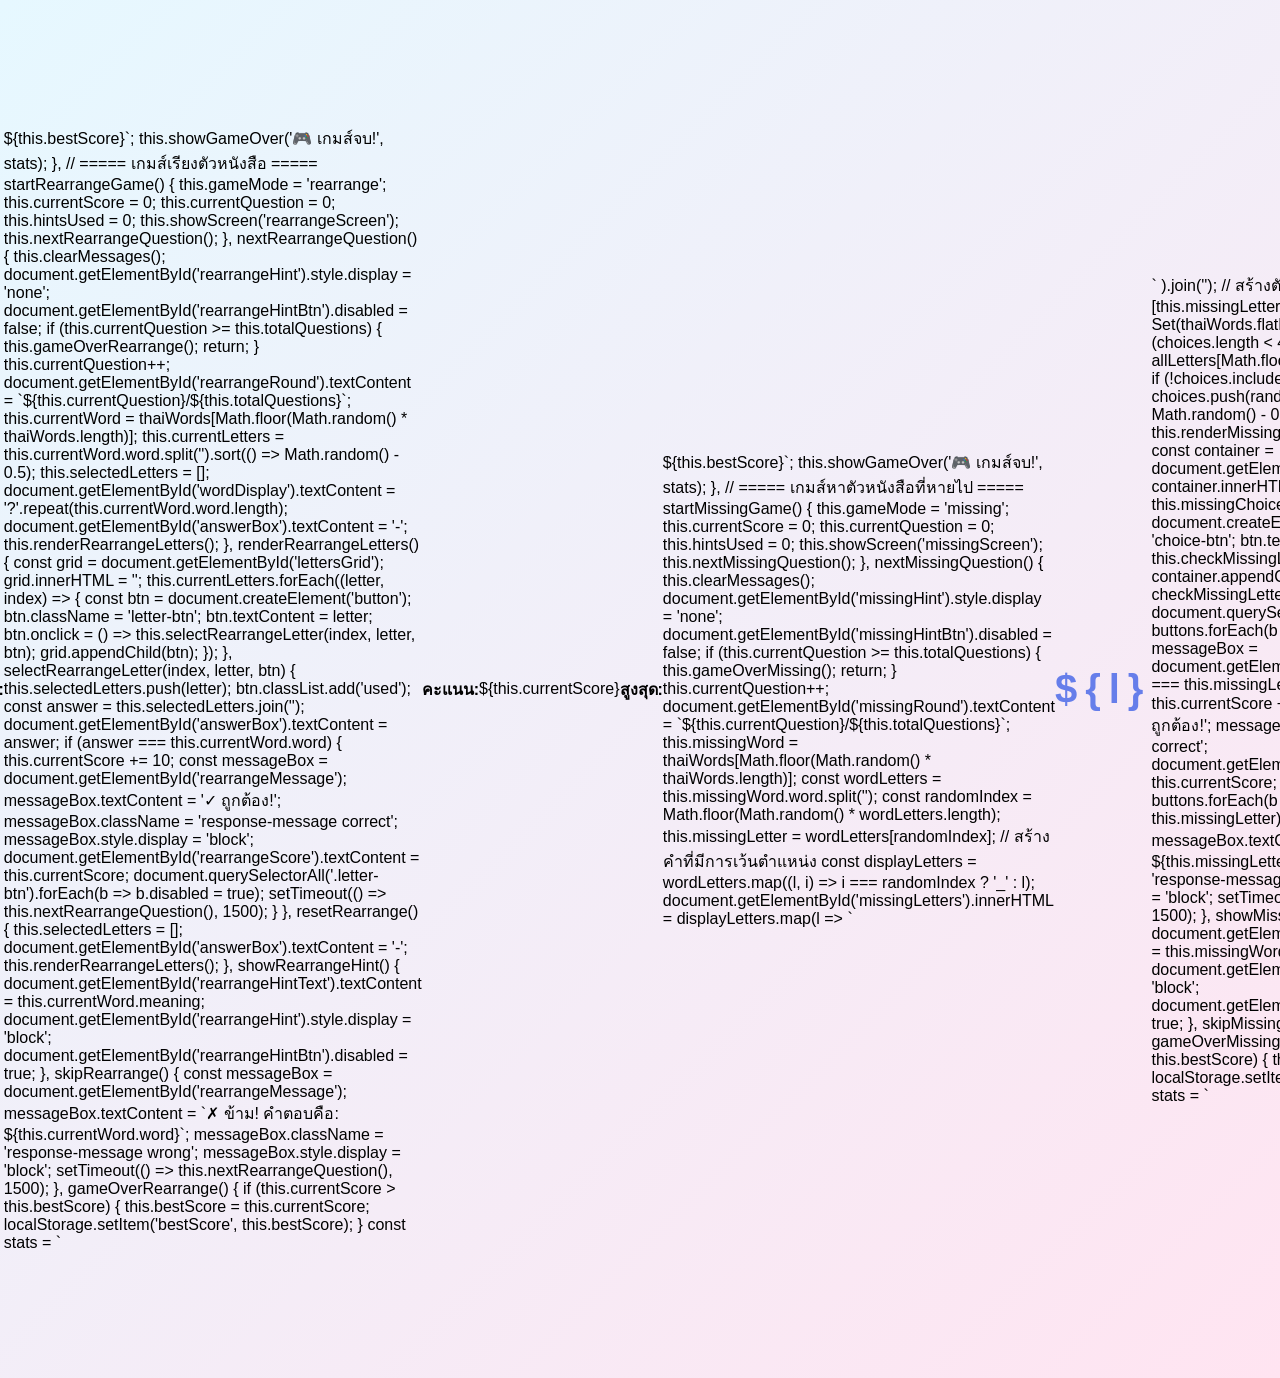
==== commit e444dfed: "Add files via upload" ====
--- a/thai_letter_game.html
+++ b/thai_letter_game.html
@@ -163,70 +163,6 @@
     <script src="script.js"></script>
 </body>
 </html>
-            { letter: 'ก', hint: 'ไก่' },
-            { letter: 'ข', hint: 'ไข่' },
-            { letter: 'ค', hint: 'ควาย' },
-            { letter: 'ง', hint: 'งู' },
-            { letter: 'จ', hint: 'จาน' },
-            { letter: 'ฉ', hint: 'ฉิ่ง' },
-            { letter: 'ช', hint: 'ชาง' },
-            { letter: 'ซ', hint: 'โซ่' },
-            { letter: 'ย', hint: 'ยักษ์' },
-            { letter: 'ด', hint: 'เด็ก' },
-            { letter: 'ต', hint: 'เตา' },
-            { letter: 'ถ', hint: 'ถุง' },
-            { letter: 'ท', hint: 'ทหาร' },
-            { letter: 'ธ', hint: 'ธง' },
-            { letter: 'น', hint: 'หนู' },
-            { letter: 'บ', hint: 'แบะ' },
-            { letter: 'ป', hint: 'ปลา' },
-            { letter: 'ผ', hint: 'ผึ้ง' },
-            { letter: 'พ', hint: 'พาน' },
-            { letter: 'ฟ', hint: 'ฟัน' },
-            { letter: 'ม', hint: 'ม้า' },
-            { letter: 'ย', hint: 'ยม' },
-            { letter: 'ร', hint: 'เรือ' },
-            { letter: 'ล', hint: 'ลิง' },
-            { letter: 'ว', hint: 'แหวน' },
-            { letter: 'ส', hint: 'เสือ' },
-            { letter: 'ห', hint: 'หีบ' },
-            { letter: 'อ', hint: 'อ่าง' },
-        ];
-
-        const thaiWords = [
-            { word: 'สนุก', meaning: 'ความสุข' },
-            { word: 'เรียน', meaning: 'ศึกษา' },
-            { word: 'หนังสือ', meaning: 'เอกสาร' },
-            { word: 'ไทย', meaning: 'ประเทศ' },
-            { word: 'สวย', meaning: 'งาม' },
-            { word: 'ขมัก', meaning: 'เสียบ' },
-            { word: 'บ้าน', meaning: 'อาศัย' },
-            { word: 'ครอบครัว', meaning: 'ระบบเกาะกลุ่ม' },
-            { word: 'ความสุข', meaning: 'ความเกิดสุข' },
-            { word: 'ปลา', meaning: 'สัตว์น้ำ' },
-        ];
-
-        const game = {
-            bestScore: localStorage.getItem('bestScore') ? parseInt(localStorage.getItem('bestScore')) : 0,
-            currentScore: 0,
-            gameMode: null,
-            currentQuestion: 0,
-            totalQuestions: 10,
-            hintsUsed: 0,
-
-            // จำตัวหนังสือ
-            memoryLetters: [],
-            memoryAnswer: '',
-            memoryHint: null,
-
-            // เรียงตัวหนังสือ
-            currentWord: {},
-            currentLetters: [],
-            selectedLetters: [],
-            rearrangeHint: null,
-
-            // หาตัวหนังสือที่หายไป
-            missingWord: {},
             missingLetter: '',
             missingChoices: [],
 
@@ -568,6 +504,6 @@
             }
         };
 
-    <script src="script.js"></script>
+    <script type="text/javascript" src="script.js"></script>
 </body>
 </html>
